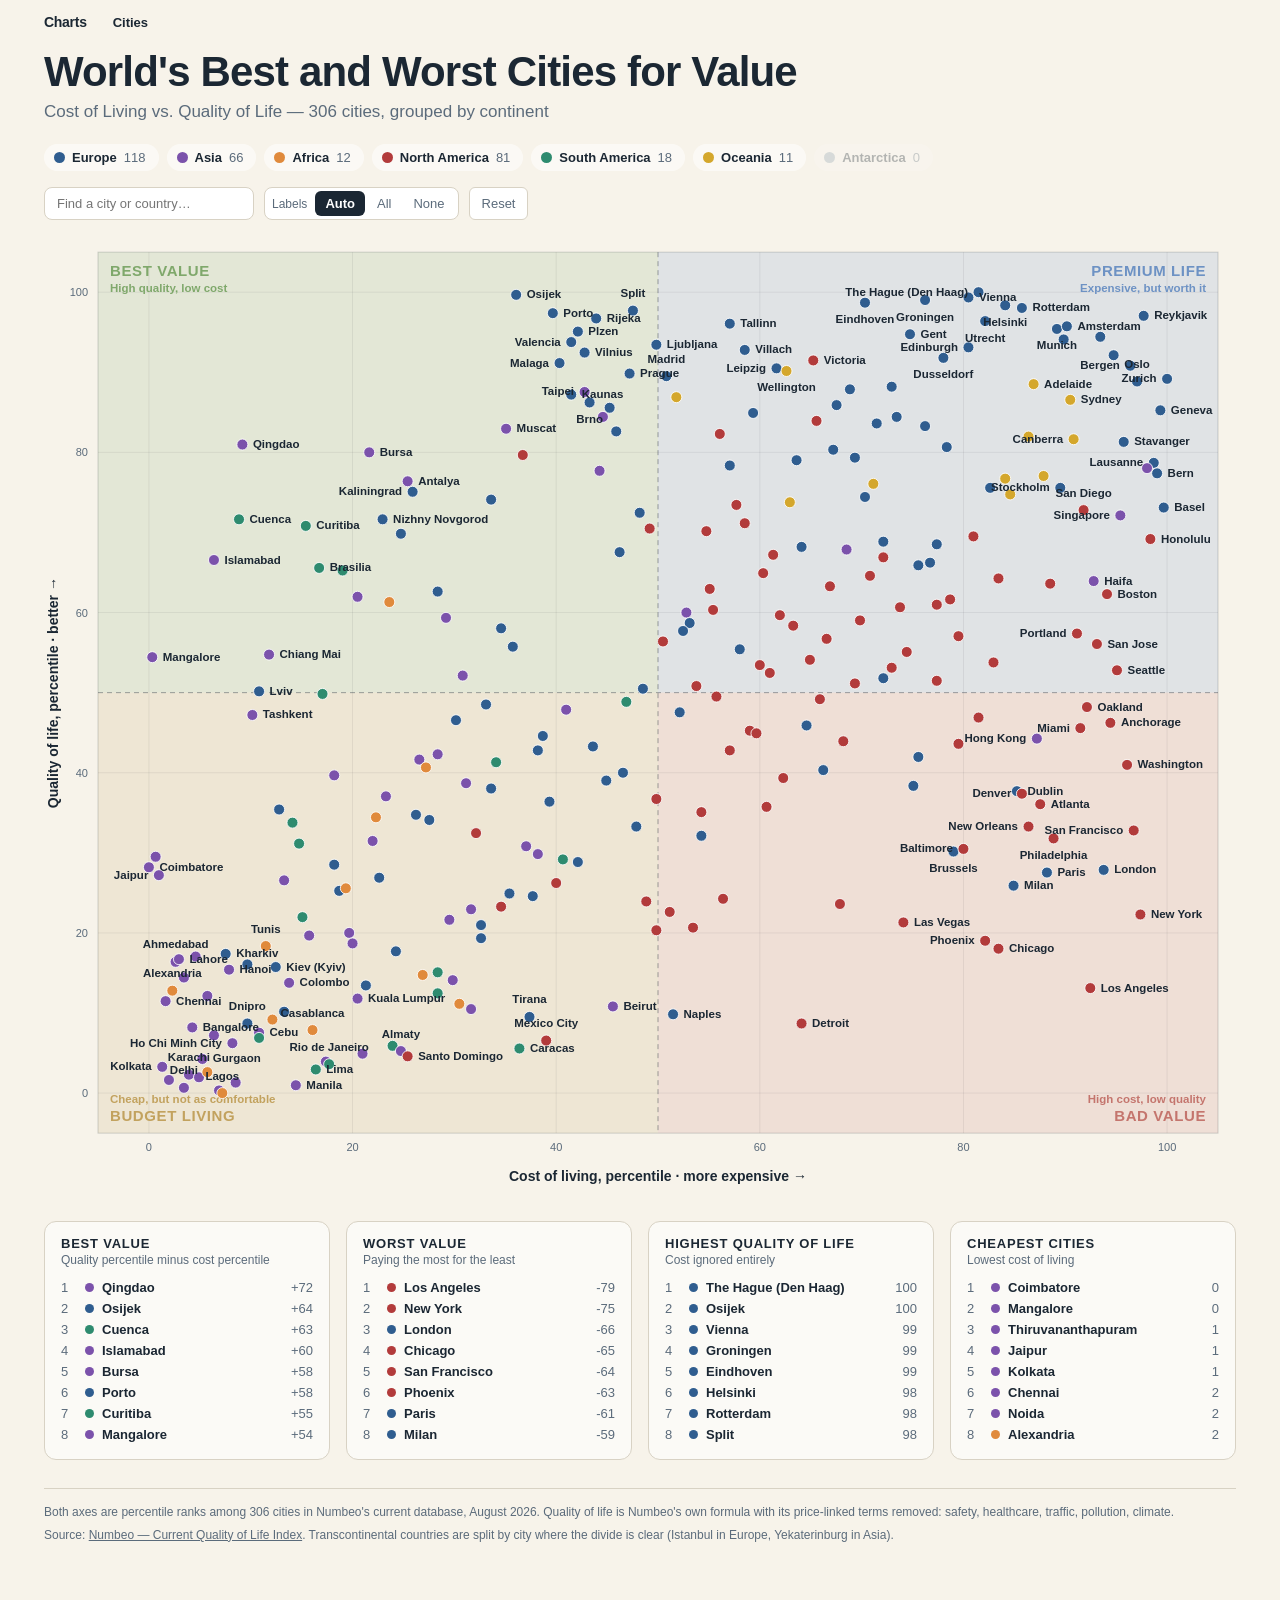
==== cities/index.html @ 9a50723d "Publish city value dashboard at /cities on GitHub Pages Blank home page at the domain root, site nav" ====
<!DOCTYPE html>
<html lang="en">
<head>
<meta charset="utf-8">
<meta name="viewport" content="width=device-width, initial-scale=1">
<title>World's Best and Worst Cities for Value</title>
<link rel="stylesheet" href="/site.css">
<link rel="stylesheet" href="styles.css">
</head>
<body>
<nav class="site-nav" aria-label="Site">
  <a class="brand" href="/">Charts</a>
  <a href="/cities/" aria-current="page">Cities</a>
</nav>
<main class="page">
  <header class="head">
    <h1>World's Best and Worst Cities for Value</h1>
    <p class="sub">Cost of Living vs. Quality of Life &mdash; 306 cities, grouped by continent</p>
  </header>

  <section class="controls">
    <div class="legend" id="legend" role="group" aria-label="Filter by continent"></div>
    <div class="tools">
      <div class="search">
        <input type="search" id="search" placeholder="Find a city or country&hellip;" autocomplete="off" aria-label="Search cities">
        <div class="suggestions" id="suggestions" hidden></div>
      </div>
      <div class="seg" role="group" aria-label="Label density">
        <span class="seg-label">Labels</span>
        <button type="button" data-labels="auto" class="on">Auto</button>
        <button type="button" data-labels="all">All</button>
        <button type="button" data-labels="none">None</button>
      </div>
      <button type="button" id="reset" class="ghost">Reset</button>
    </div>
  </section>

  <section class="chart-wrap">
    <div class="chart" id="chart">
      <svg id="svg" role="img" aria-label="Scatter plot of cost of living percentile against quality of life percentile"></svg>
      <div class="tooltip" id="tooltip" hidden></div>
    </div>
    <p class="empty" id="empty" hidden>No cities match the current filters.</p>
  </section>

  <section class="boards" id="boards"></section>

  <footer class="foot">
    <p>Both axes are percentile ranks among 306 cities in Numbeo's current database, August 2026.
       Quality of life is Numbeo's own formula with its price-linked terms removed: safety, healthcare, traffic, pollution, climate.</p>
    <p>Source: <a href="https://www.numbeo.com/quality-of-life/rankings_current.jsp" target="_blank" rel="noopener">Numbeo &mdash; Current Quality of Life Index</a>.
       Transcontinental countries are split by city where the divide is clear (Istanbul in Europe, Yekaterinburg in Asia).</p>
  </footer>
</main>

<script src="data.js"></script>
<script src="app.js"></script>
</body>
</html>
---- site.css ----
:root {
  --paper: #f7f3ea;
  --ink: #1b2733;
  --ink-soft: #5b6b7b;
  --line: #d8d2c4;
}

.site-nav {
  display: flex;
  align-items: center;
  gap: 18px;
  max-width: 1240px;
  margin: 0 auto;
  padding: 14px 24px 0;
  font-family: "Inter", -apple-system, BlinkMacSystemFont, "Segoe UI", Helvetica, Arial, sans-serif;
}

.site-nav a {
  color: var(--ink-soft);
  text-decoration: none;
  font-size: 13px;
  font-weight: 600;
}

.site-nav a:hover { color: var(--ink); }

.site-nav .brand {
  color: var(--ink);
  font-size: 14px;
  font-weight: 800;
  letter-spacing: -.02em;
  margin-right: 8px;
}

.site-nav a[aria-current="page"] {
  color: var(--ink);
}

.home-blank {
  min-height: 100vh;
  margin: 0;
  background: var(--paper);
}
---- cities/styles.css ----
:root {
  --paper: #f7f3ea;
  --ink: #1b2733;
  --ink-soft: #5b6b7b;
  --line: #d8d2c4;
  --q-best: #7fa86b;
  --q-premium: #6d92c4;
  --q-budget: #c2a25e;
  --q-bad: #c4756d;
  --shadow: 0 1px 2px rgba(27, 39, 51, .06), 0 8px 24px rgba(27, 39, 51, .08);
}

* { box-sizing: border-box; }

html, body {
  margin: 0;
  background: var(--paper);
  color: var(--ink);
  font-family: "Inter", -apple-system, BlinkMacSystemFont, "Segoe UI", Helvetica, Arial, sans-serif;
  -webkit-font-smoothing: antialiased;
}

.page {
  max-width: 1240px;
  margin: 0 auto;
  padding: 18px 24px 56px;
}

.head h1 {
  margin: 0;
  font-size: clamp(26px, 3.6vw, 42px);
  letter-spacing: -.02em;
  font-weight: 800;
}

.head .sub {
  margin: 6px 0 0;
  color: var(--ink-soft);
  font-size: clamp(14px, 1.5vw, 17px);
}

/* ---------- controls ---------- */

.controls {
  display: flex;
  flex-wrap: wrap;
  gap: 16px 24px;
  align-items: center;
  justify-content: space-between;
  margin: 22px 0 14px;
}

.legend {
  display: flex;
  flex-wrap: wrap;
  gap: 6px 8px;
}

.legend button {
  display: inline-flex;
  align-items: center;
  gap: 7px;
  border: 1px solid transparent;
  background: rgba(255, 255, 255, .55);
  border-radius: 999px;
  padding: 5px 12px 5px 9px;
  font: inherit;
  font-size: 13px;
  font-weight: 600;
  color: var(--ink);
  cursor: pointer;
  transition: background .15s, opacity .15s, border-color .15s;
}

.legend button:hover { background: #fff; }

.legend button.off { opacity: .38; }

.legend button[disabled] { opacity: .3; cursor: default; }

.legend .swatch {
  width: 11px;
  height: 11px;
  border-radius: 50%;
  flex: none;
}

.legend .count {
  font-weight: 500;
  color: var(--ink-soft);
  font-variant-numeric: tabular-nums;
}

.tools {
  display: flex;
  flex-wrap: wrap;
  gap: 10px;
  align-items: center;
}

.search { position: relative; }

.search input {
  width: 210px;
  padding: 8px 12px;
  font: inherit;
  font-size: 13px;
  border: 1px solid var(--line);
  border-radius: 8px;
  background: #fff;
  color: var(--ink);
}

.search input:focus {
  outline: 2px solid rgba(109, 146, 196, .5);
  outline-offset: 1px;
}

.suggestions {
  position: absolute;
  z-index: 20;
  top: calc(100% + 4px);
  left: 0;
  right: 0;
  background: #fff;
  border: 1px solid var(--line);
  border-radius: 8px;
  box-shadow: var(--shadow);
  overflow: hidden;
  max-height: 260px;
  overflow-y: auto;
}

.suggestions button {
  display: block;
  width: 100%;
  text-align: left;
  border: 0;
  background: none;
  font: inherit;
  font-size: 13px;
  padding: 7px 11px;
  cursor: pointer;
  color: var(--ink);
}

.suggestions button:hover,
.suggestions button.active { background: #f0ece2; }

.suggestions .muted { color: var(--ink-soft); }

.seg {
  display: inline-flex;
  align-items: center;
  gap: 2px;
  border: 1px solid var(--line);
  border-radius: 8px;
  padding: 3px;
  background: #fff;
}

.seg-label {
  font-size: 12px;
  color: var(--ink-soft);
  padding: 0 6px 0 4px;
}

.seg button, .ghost {
  border: 0;
  background: none;
  font: inherit;
  font-size: 13px;
  padding: 5px 10px;
  border-radius: 6px;
  cursor: pointer;
  color: var(--ink-soft);
}

.seg button.on {
  background: var(--ink);
  color: #fff;
  font-weight: 600;
}

.ghost {
  border: 1px solid var(--line);
  background: #fff;
  padding: 8px 12px;
}

.ghost:hover { background: #f0ece2; }

/* ---------- chart ---------- */

.chart-wrap { position: relative; }

.chart {
  position: relative;
  width: 100%;
  aspect-ratio: 1.24 / 1;
  min-height: 460px;
}

.chart svg { width: 100%; height: 100%; display: block; }

.axis-title {
  font-size: 14px;
  font-weight: 700;
  fill: var(--ink);
}

.axis-note { font-size: 12px; fill: var(--ink-soft); font-weight: 500; }

.tick { font-size: 11px; fill: var(--ink-soft); font-variant-numeric: tabular-nums; }

.grid { stroke: rgba(27, 39, 51, .07); stroke-width: 1; }

.mid { stroke: rgba(27, 39, 51, .4); stroke-width: 1; stroke-dasharray: 5 4; }

.quad-title { font-size: 15px; font-weight: 800; letter-spacing: .04em; }

.quad-sub { font-size: 11.5px; font-weight: 600; }

.dot {
  stroke: rgba(255, 255, 255, .85);
  stroke-width: 1;
  cursor: pointer;
  transition: opacity .12s;
}

.dot.dim { opacity: .12; }

.dot.hit { stroke: var(--ink); stroke-width: 1.6; }

.label {
  font-size: 11.5px;
  font-weight: 600;
  fill: var(--ink);
  pointer-events: none;
}

.label.dim { opacity: .12; }

.tooltip {
  position: absolute;
  z-index: 30;
  min-width: 190px;
  background: #fff;
  border: 1px solid var(--line);
  border-radius: 10px;
  box-shadow: var(--shadow);
  padding: 10px 12px;
  pointer-events: none;
  font-size: 12.5px;
}

.tooltip h3 {
  margin: 0;
  font-size: 14px;
  display: flex;
  align-items: center;
  gap: 7px;
}

.tooltip .place { margin: 2px 0 8px; color: var(--ink-soft); font-size: 12px; }

.tooltip dl {
  margin: 0;
  display: grid;
  grid-template-columns: 1fr auto;
  gap: 3px 12px;
}

.tooltip dt { color: var(--ink-soft); }

.tooltip dd { margin: 0; font-variant-numeric: tabular-nums; font-weight: 600; text-align: right; }

.tooltip .rule { grid-column: 1 / -1; height: 1px; background: var(--line); margin: 4px 0; }

.empty {
  position: absolute;
  inset: 45% 0 auto;
  text-align: center;
  color: var(--ink-soft);
}

/* ---------- boards ---------- */

.boards {
  display: grid;
  grid-template-columns: repeat(auto-fit, minmax(250px, 1fr));
  gap: 16px;
  margin-top: 26px;
}

.board {
  background: rgba(255, 255, 255, .6);
  border: 1px solid var(--line);
  border-radius: 12px;
  padding: 14px 16px;
}

.board h2 {
  margin: 0 0 2px;
  font-size: 13px;
  letter-spacing: .06em;
  text-transform: uppercase;
}

.board p.hint { margin: 0 0 10px; font-size: 12px; color: var(--ink-soft); }

.board ol { margin: 0; padding: 0; list-style: none; }

.board li {
  display: flex;
  align-items: baseline;
  gap: 8px;
  padding: 3px 0;
  font-size: 13px;
  cursor: pointer;
  border-radius: 5px;
}

.board li:hover { background: rgba(255, 255, 255, .9); }

.board li .rank { color: var(--ink-soft); width: 16px; font-variant-numeric: tabular-nums; }

.board li .name { flex: 1; font-weight: 600; }

.board li .num { color: var(--ink-soft); font-variant-numeric: tabular-nums; }

/* ---------- footer ---------- */

.foot {
  margin-top: 28px;
  border-top: 1px solid var(--line);
  padding-top: 14px;
  color: var(--ink-soft);
  font-size: 12px;
  line-height: 1.55;
}

.foot p { margin: 0 0 4px; }

.foot a { color: inherit; }

@media (max-width: 720px) {
  .page { padding: 20px 14px 40px; }
  .chart { aspect-ratio: .82 / 1; }
  .search input { width: 100%; }
  .tools { width: 100%; }
  .search { flex: 1 1 160px; }
}
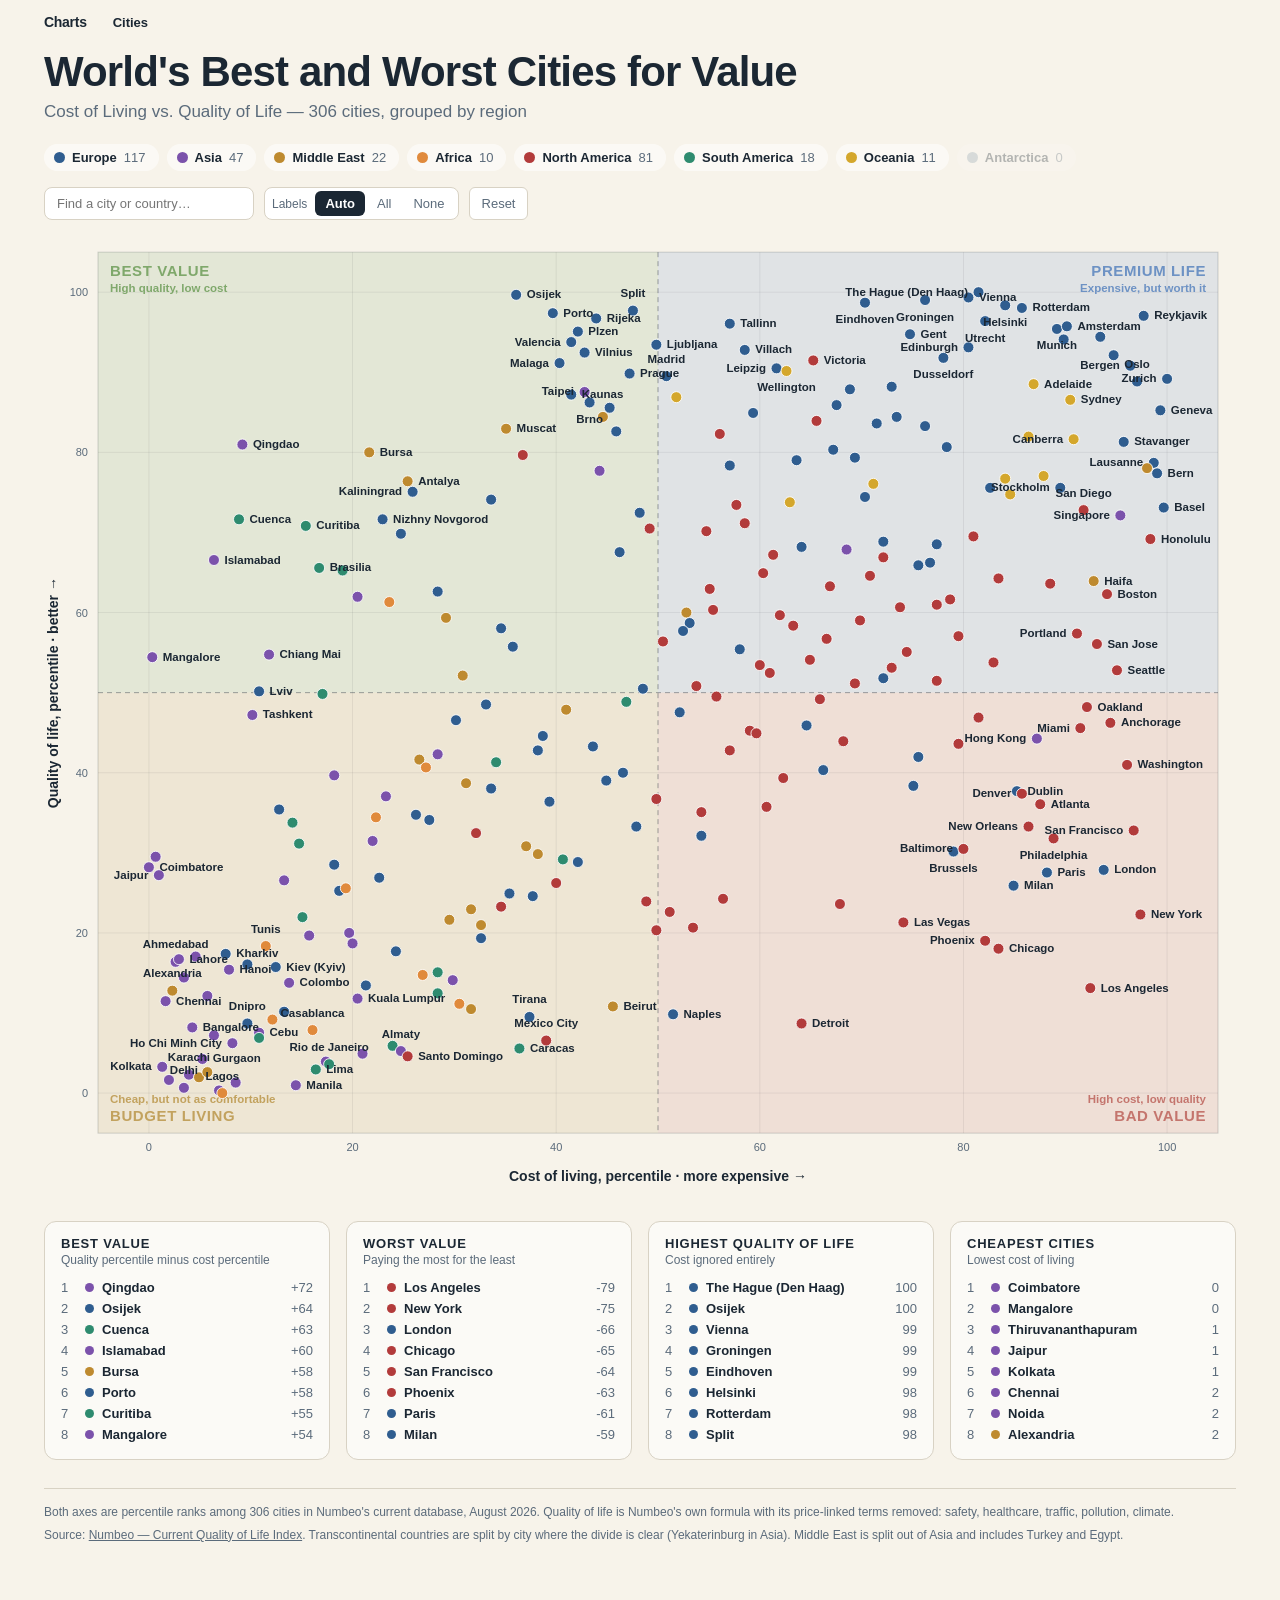
==== commit 960f6fdb: "Add Middle East as its own legend group Pull Gulf states, Israel, Turkey, Iran, and Egypt out of Asi" ====
--- a/cities/index.html
+++ b/cities/index.html
@@ -3,9 +3,10 @@
 <head>
 <meta charset="utf-8">
 <meta name="viewport" content="width=device-width, initial-scale=1">
+<meta http-equiv="Cache-Control" content="no-cache, no-store, must-revalidate">
 <title>World's Best and Worst Cities for Value</title>
-<link rel="stylesheet" href="/site.css">
-<link rel="stylesheet" href="styles.css">
+<link rel="stylesheet" href="/site.css?v=3">
+<link rel="stylesheet" href="styles.css?v=3">
 </head>
 <body>
 <nav class="site-nav" aria-label="Site">
@@ -15,7 +16,7 @@
 <main class="page">
   <header class="head">
     <h1>World's Best and Worst Cities for Value</h1>
-    <p class="sub">Cost of Living vs. Quality of Life &mdash; 306 cities, grouped by continent</p>
+    <p class="sub">Cost of Living vs. Quality of Life &mdash; 306 cities, grouped by region</p>
   </header>
 
   <section class="controls">
@@ -49,11 +50,12 @@
     <p>Both axes are percentile ranks among 306 cities in Numbeo's current database, August 2026.
        Quality of life is Numbeo's own formula with its price-linked terms removed: safety, healthcare, traffic, pollution, climate.</p>
     <p>Source: <a href="https://www.numbeo.com/quality-of-life/rankings_current.jsp" target="_blank" rel="noopener">Numbeo &mdash; Current Quality of Life Index</a>.
-       Transcontinental countries are split by city where the divide is clear (Istanbul in Europe, Yekaterinburg in Asia).</p>
+       Transcontinental countries are split by city where the divide is clear (Yekaterinburg in Asia).
+       Middle East is split out of Asia and includes Turkey and Egypt.</p>
   </footer>
 </main>
 
-<script src="data.js"></script>
-<script src="app.js"></script>
+<script src="data.js?v=3"></script>
+<script src="js/app.js?v=3"></script>
 </body>
 </html>
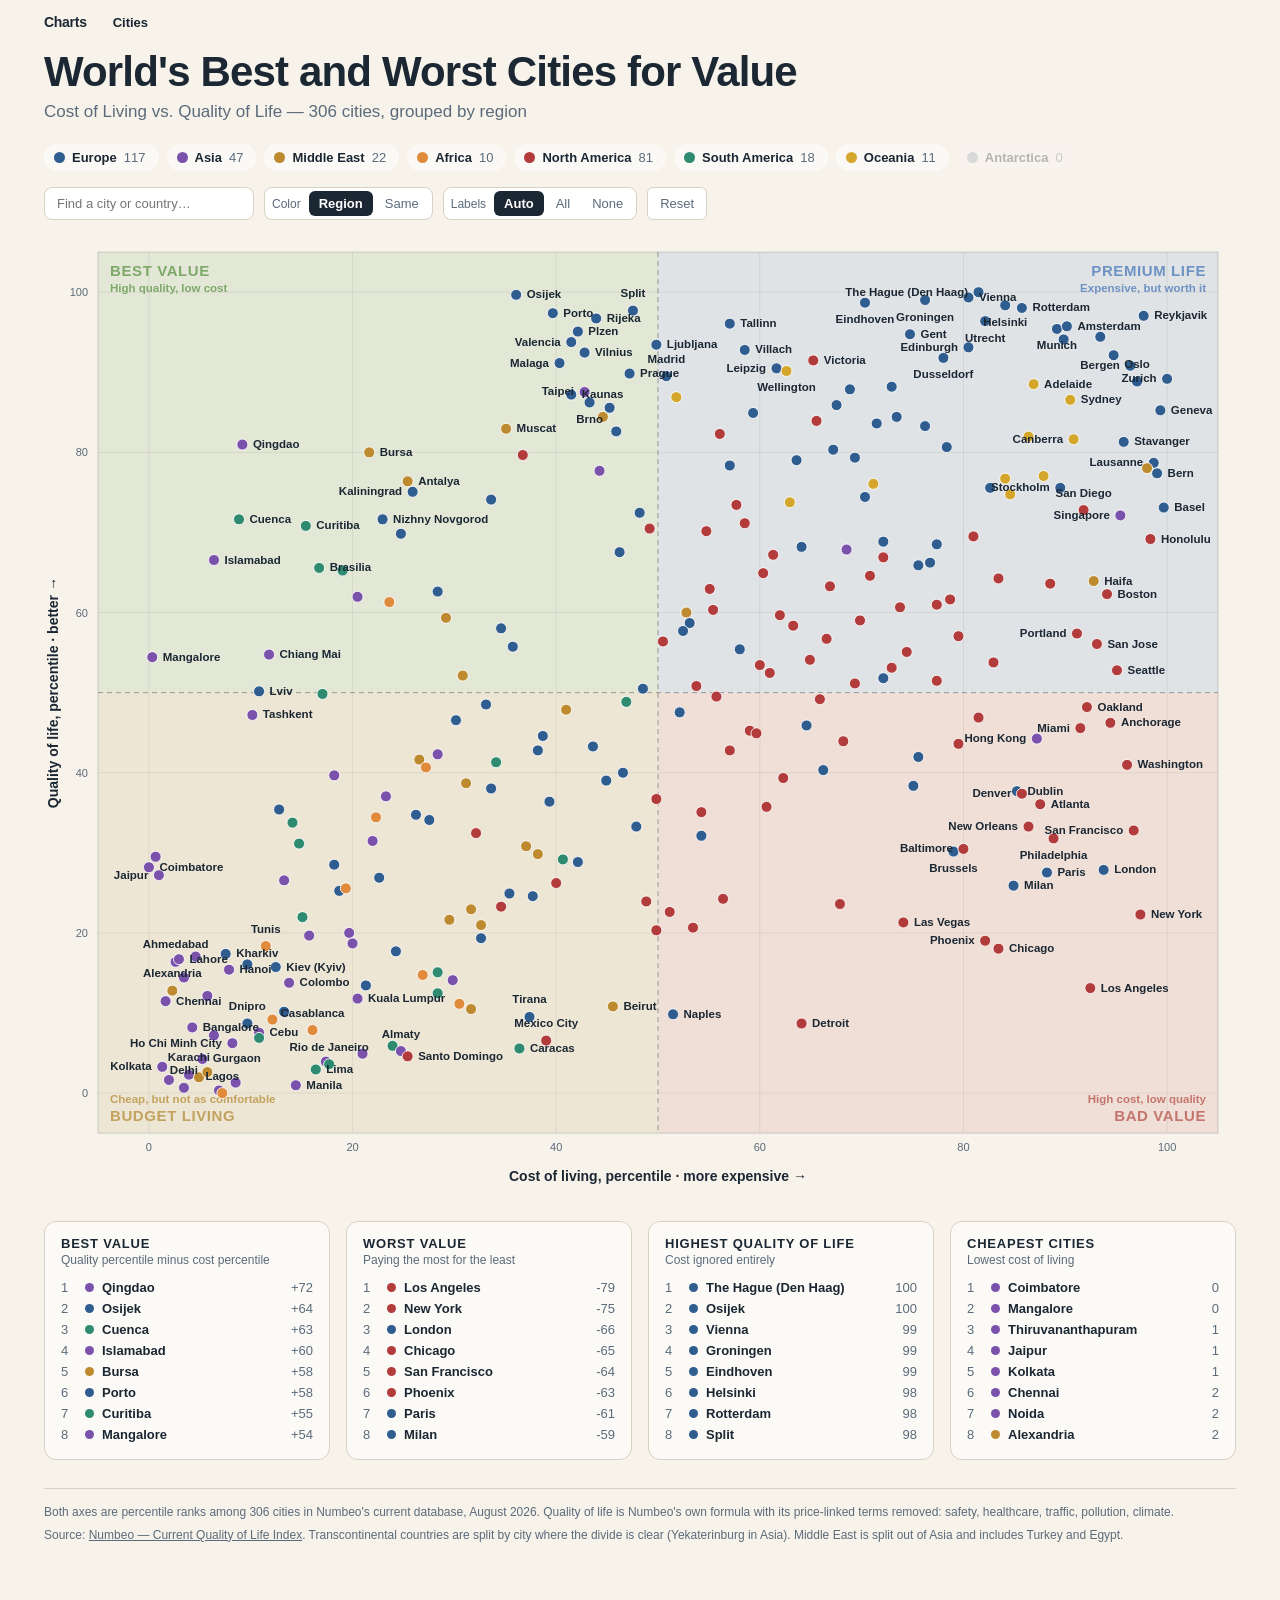
==== commit 85121deb: "Add a same-color mode so the scatter has no region bias A Color control next to Labels paints every " ====
--- a/cities/index.html
+++ b/cities/index.html
@@ -5,8 +5,8 @@
 <meta name="viewport" content="width=device-width, initial-scale=1">
 <meta http-equiv="Cache-Control" content="no-cache, no-store, must-revalidate">
 <title>World's Best and Worst Cities for Value</title>
-<link rel="stylesheet" href="/site.css?v=3">
-<link rel="stylesheet" href="styles.css?v=3">
+<link rel="stylesheet" href="/site.css?v=4">
+<link rel="stylesheet" href="styles.css?v=4">
 </head>
 <body>
 <nav class="site-nav" aria-label="Site">
@@ -25,6 +25,11 @@
       <div class="search">
         <input type="search" id="search" placeholder="Find a city or country&hellip;" autocomplete="off" aria-label="Search cities">
         <div class="suggestions" id="suggestions" hidden></div>
+      </div>
+      <div class="seg" role="group" aria-label="Point color">
+        <span class="seg-label">Color</span>
+        <button type="button" data-color="region" class="on">Region</button>
+        <button type="button" data-color="mono">Same</button>
       </div>
       <div class="seg" role="group" aria-label="Label density">
         <span class="seg-label">Labels</span>
@@ -55,7 +60,7 @@
   </footer>
 </main>
 
-<script src="data.js?v=3"></script>
-<script src="js/app.js?v=3"></script>
+<script src="data.js?v=4"></script>
+<script src="js/app.js?v=4"></script>
 </body>
 </html>
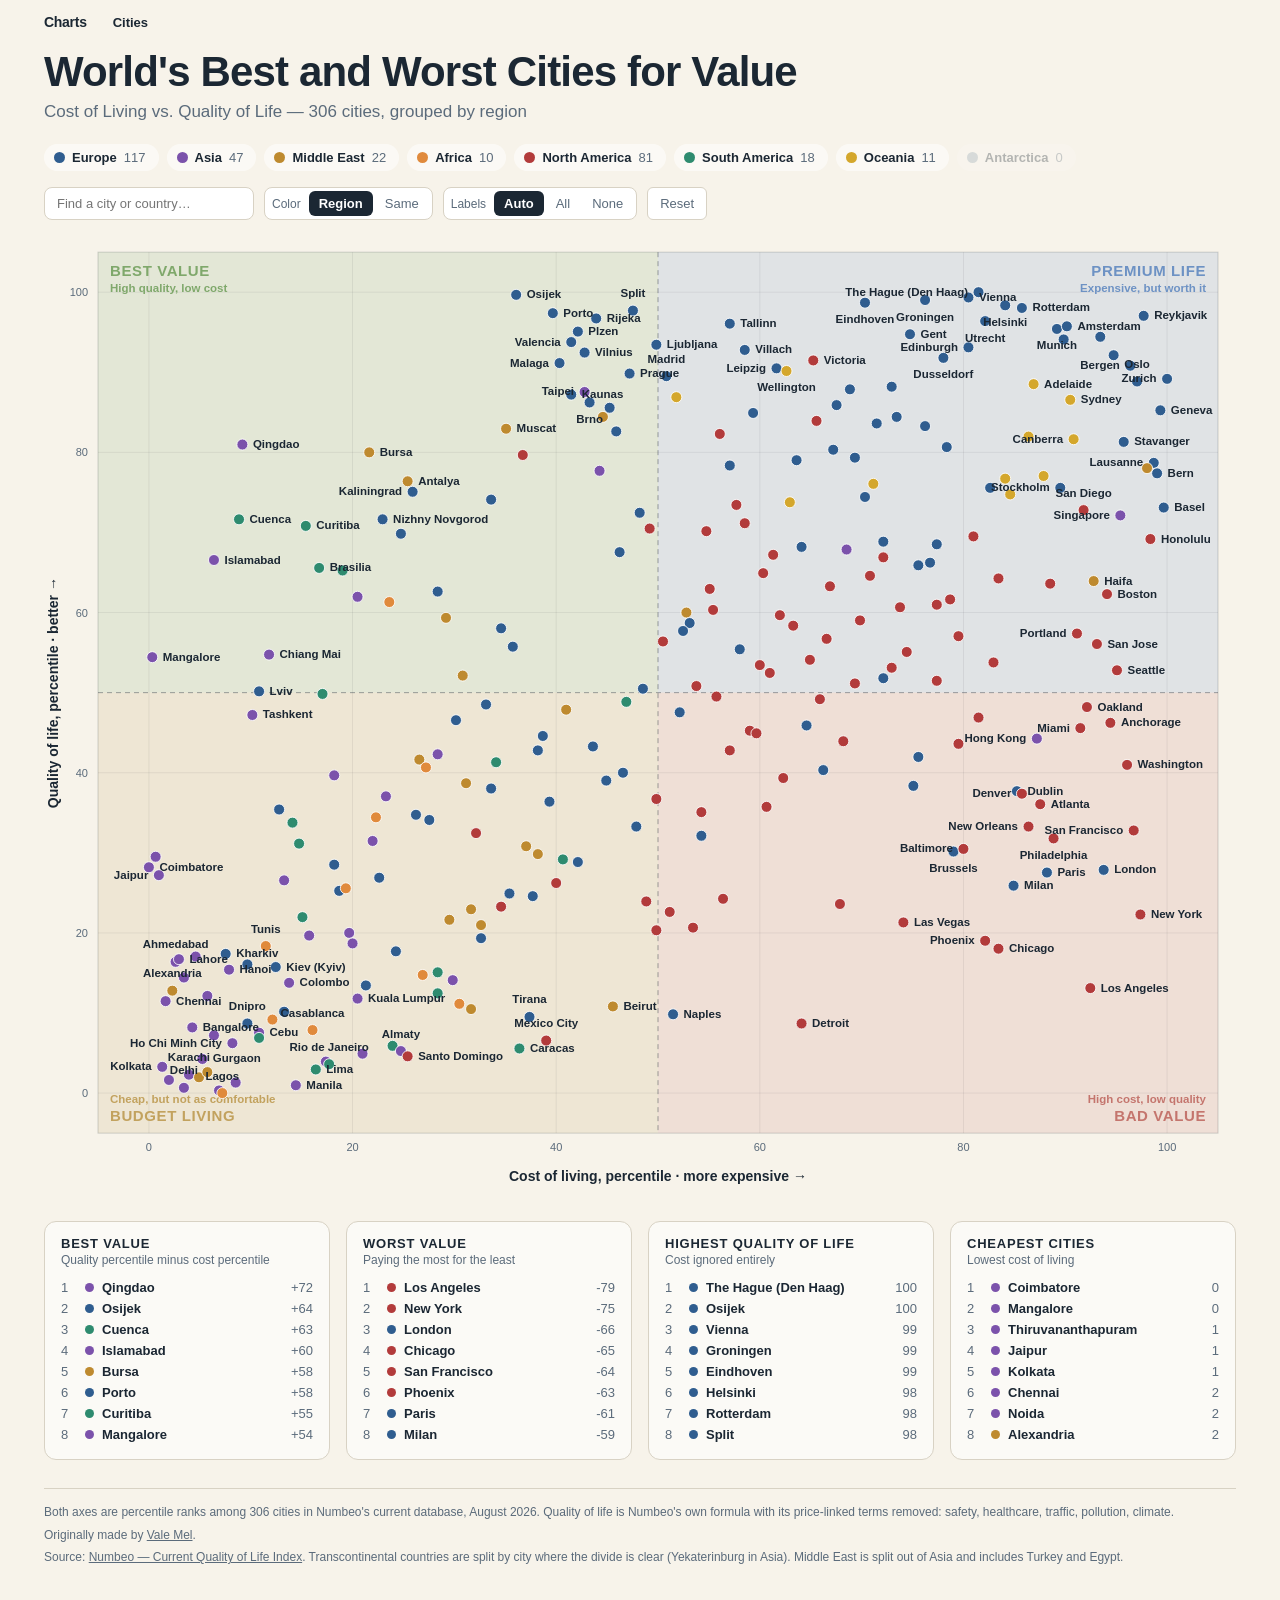
==== commit 16855715: "Credit Vale Mel as the original chart author Co-authored-by: Cursor <cursoragent@cursor.com>" ====
--- a/cities/index.html
+++ b/cities/index.html
@@ -5,8 +5,8 @@
 <meta name="viewport" content="width=device-width, initial-scale=1">
 <meta http-equiv="Cache-Control" content="no-cache, no-store, must-revalidate">
 <title>World's Best and Worst Cities for Value</title>
-<link rel="stylesheet" href="/site.css?v=4">
-<link rel="stylesheet" href="styles.css?v=4">
+<link rel="stylesheet" href="/site.css?v=5">
+<link rel="stylesheet" href="styles.css?v=5">
 </head>
 <body>
 <nav class="site-nav" aria-label="Site">
@@ -54,13 +54,14 @@
   <footer class="foot">
     <p>Both axes are percentile ranks among 306 cities in Numbeo's current database, August 2026.
        Quality of life is Numbeo's own formula with its price-linked terms removed: safety, healthcare, traffic, pollution, climate.</p>
+    <p>Originally made by <a href="https://www.linkedin.com/in/valemel/" target="_blank" rel="noopener">Vale Mel</a>.</p>
     <p>Source: <a href="https://www.numbeo.com/quality-of-life/rankings_current.jsp" target="_blank" rel="noopener">Numbeo &mdash; Current Quality of Life Index</a>.
        Transcontinental countries are split by city where the divide is clear (Yekaterinburg in Asia).
        Middle East is split out of Asia and includes Turkey and Egypt.</p>
   </footer>
 </main>
 
-<script src="data.js?v=4"></script>
-<script src="js/app.js?v=4"></script>
+<script src="data.js?v=5"></script>
+<script src="js/app.js?v=5"></script>
 </body>
 </html>
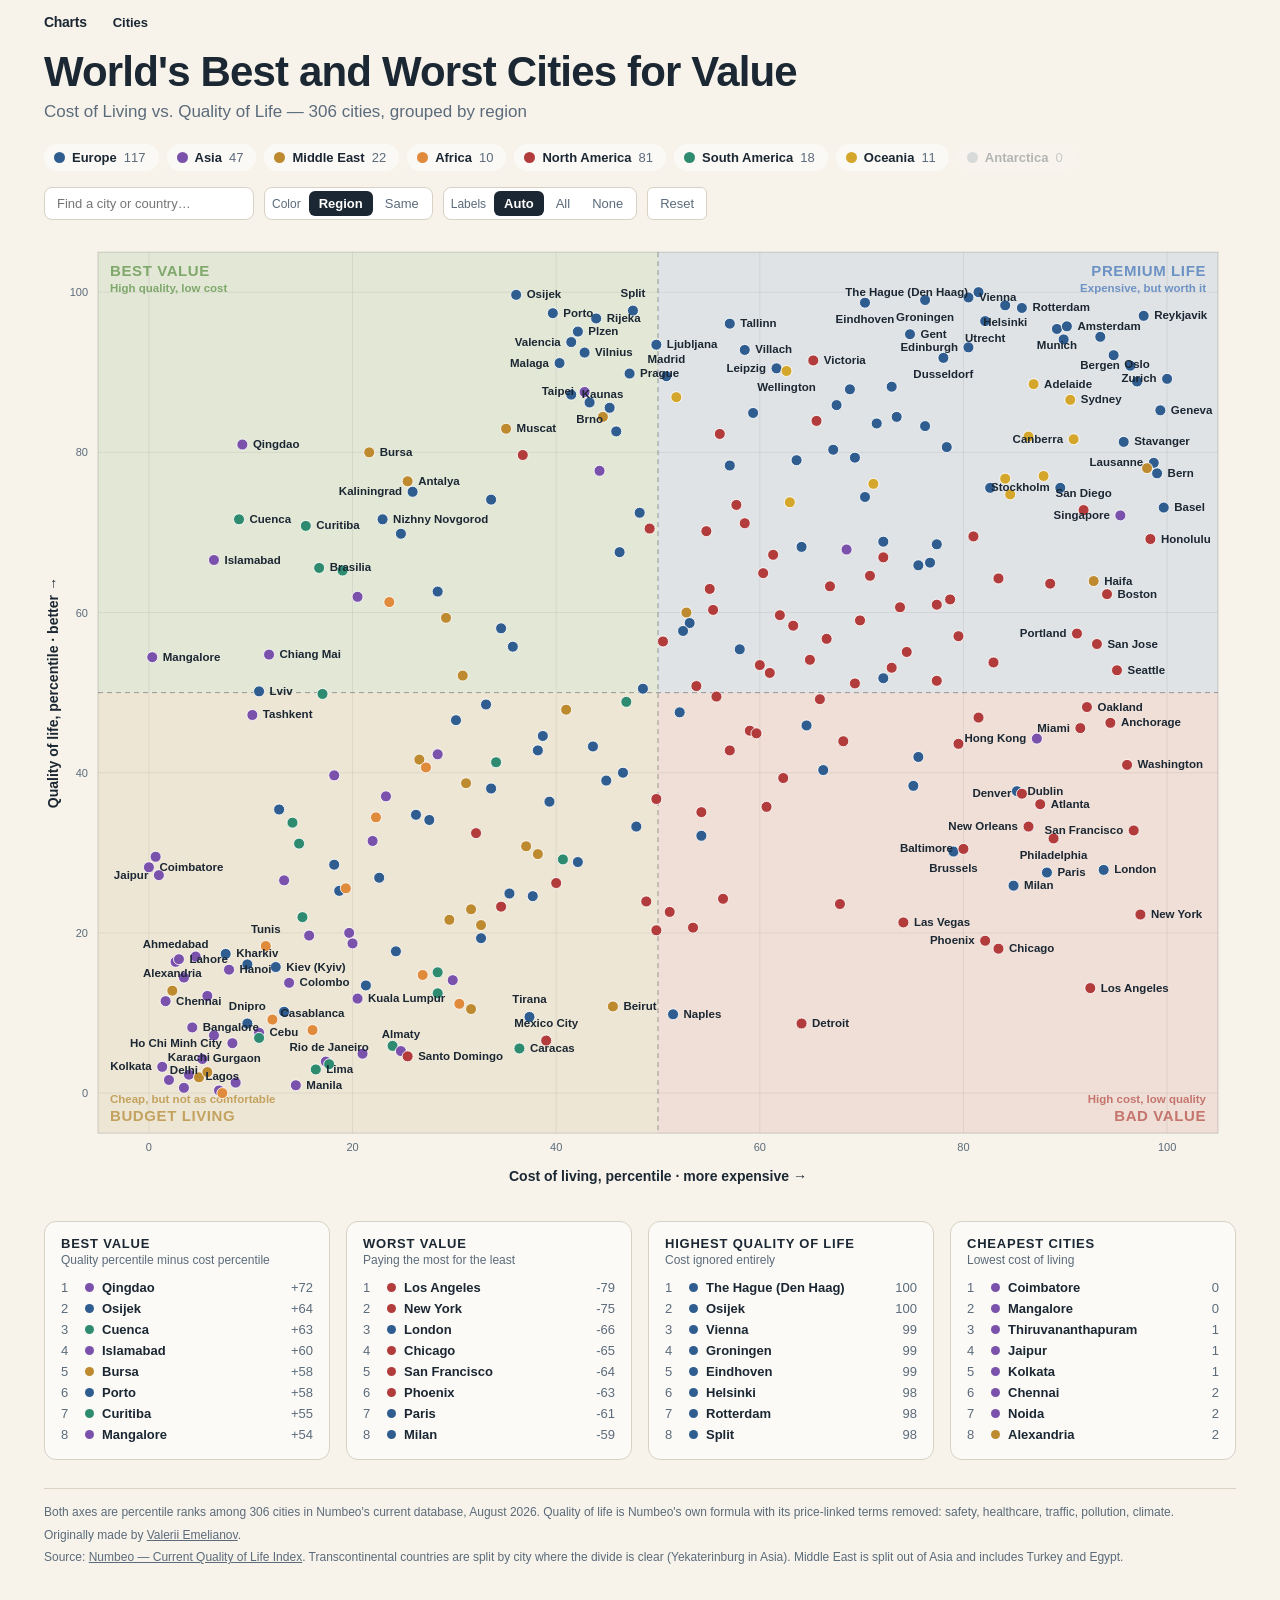
==== commit abf02e5f: "Use Valerii Emelianov as the original chart credit Co-authored-by: Cursor <cursoragent@cursor.com>" ====
--- a/cities/index.html
+++ b/cities/index.html
@@ -5,8 +5,8 @@
 <meta name="viewport" content="width=device-width, initial-scale=1">
 <meta http-equiv="Cache-Control" content="no-cache, no-store, must-revalidate">
 <title>World's Best and Worst Cities for Value</title>
-<link rel="stylesheet" href="/site.css?v=5">
-<link rel="stylesheet" href="styles.css?v=5">
+<link rel="stylesheet" href="/site.css?v=6">
+<link rel="stylesheet" href="styles.css?v=6">
 </head>
 <body>
 <nav class="site-nav" aria-label="Site">
@@ -54,14 +54,14 @@
   <footer class="foot">
     <p>Both axes are percentile ranks among 306 cities in Numbeo's current database, August 2026.
        Quality of life is Numbeo's own formula with its price-linked terms removed: safety, healthcare, traffic, pollution, climate.</p>
-    <p>Originally made by <a href="https://www.linkedin.com/in/valemel/" target="_blank" rel="noopener">Vale Mel</a>.</p>
+    <p>Originally made by <a href="https://www.linkedin.com/in/valemel/" target="_blank" rel="noopener">Valerii Emelianov</a>.</p>
     <p>Source: <a href="https://www.numbeo.com/quality-of-life/rankings_current.jsp" target="_blank" rel="noopener">Numbeo &mdash; Current Quality of Life Index</a>.
        Transcontinental countries are split by city where the divide is clear (Yekaterinburg in Asia).
        Middle East is split out of Asia and includes Turkey and Egypt.</p>
   </footer>
 </main>
 
-<script src="data.js?v=5"></script>
-<script src="js/app.js?v=5"></script>
+<script src="data.js?v=6"></script>
+<script src="js/app.js?v=6"></script>
 </body>
 </html>
